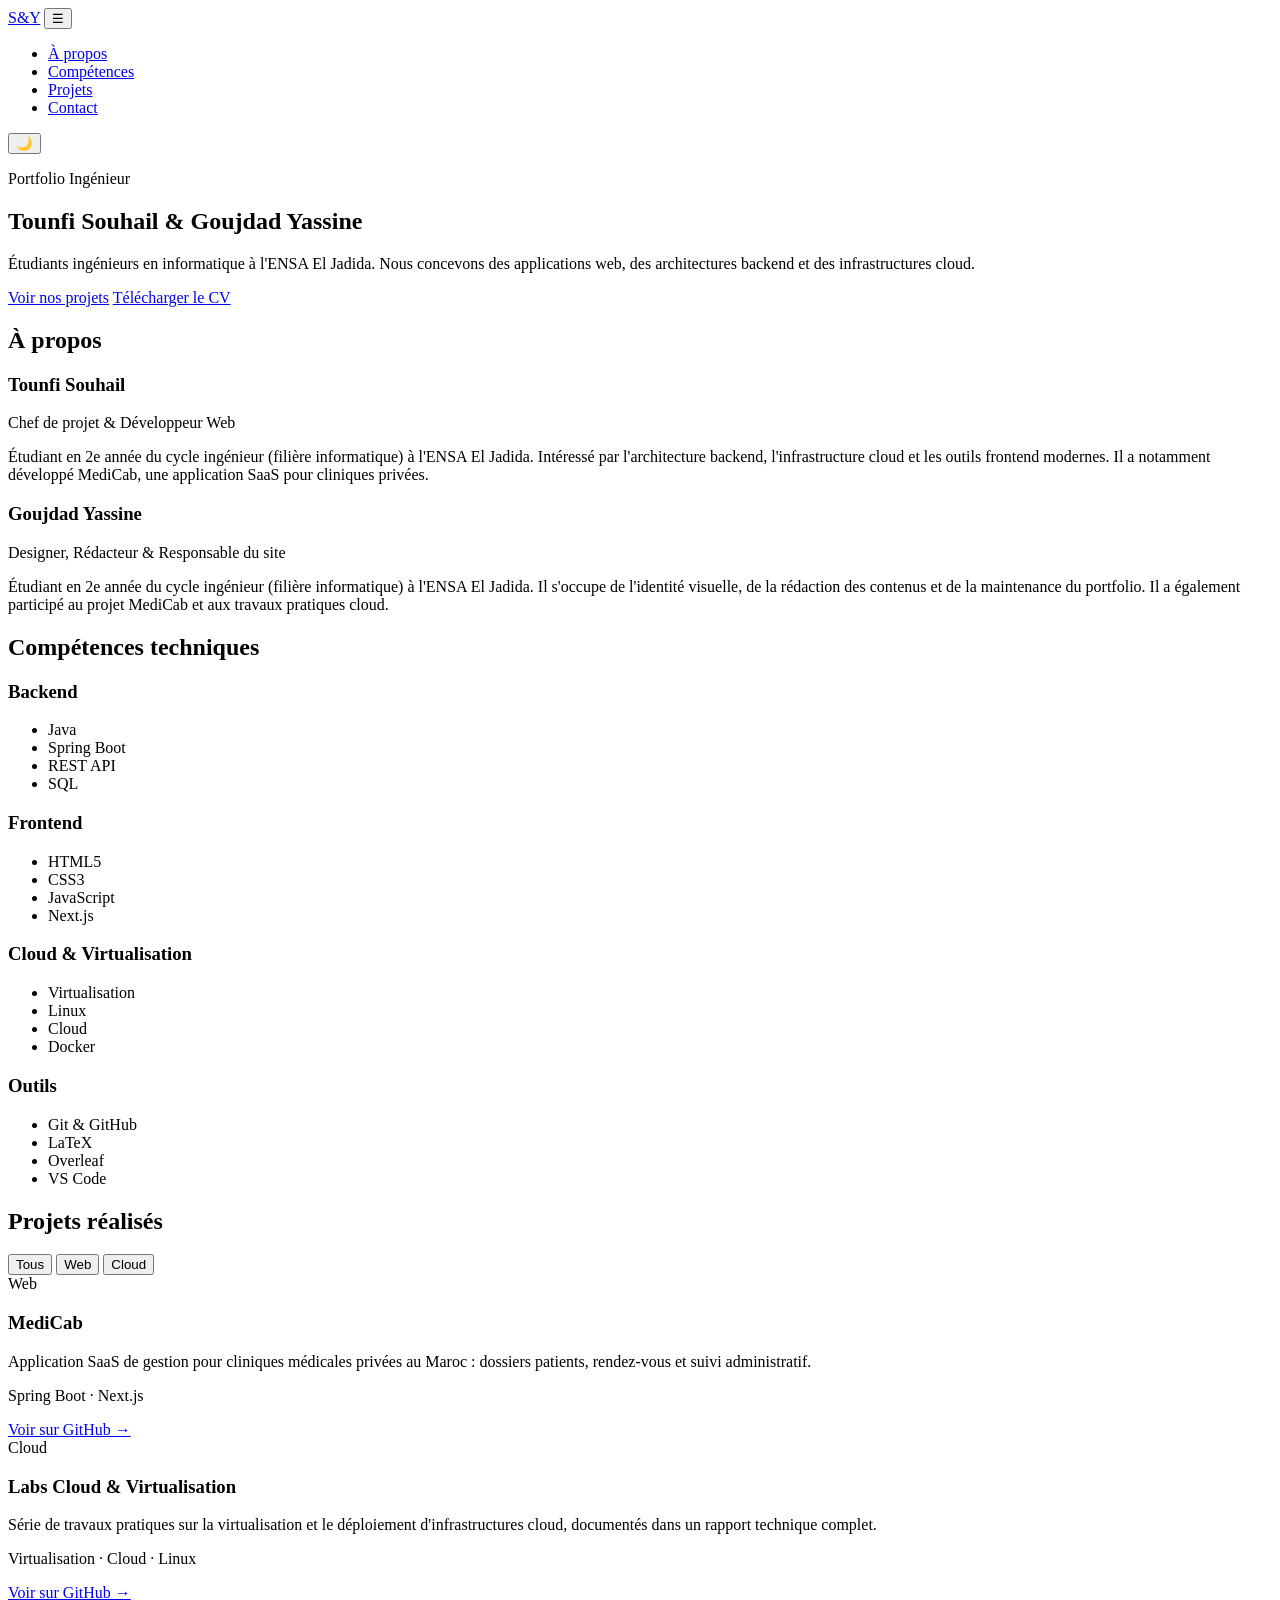
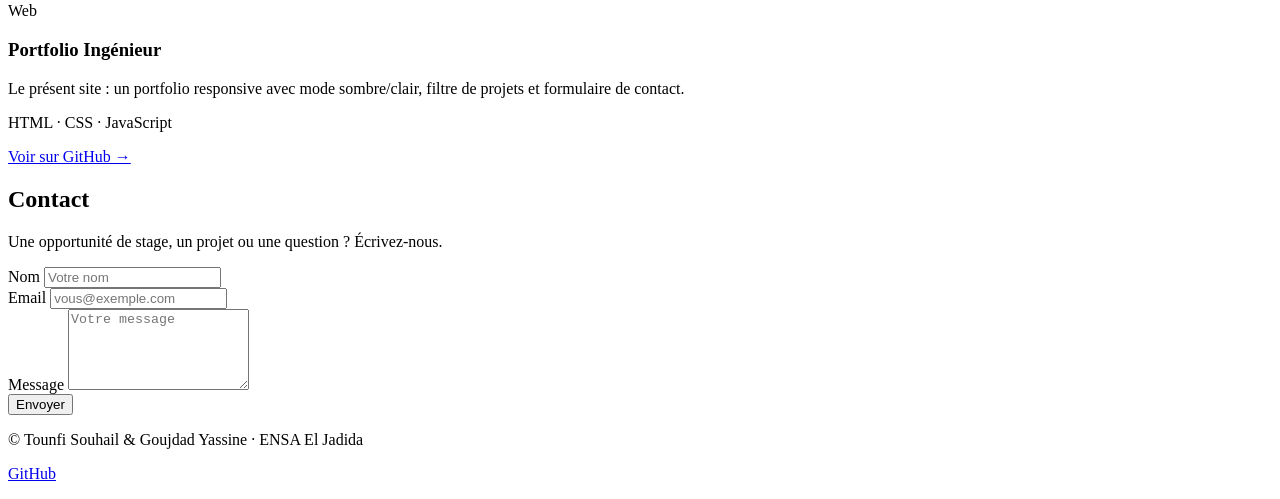
==== index.html @ 24cb0985 "feat: ajout structure HTML du festival" ====
<!DOCTYPE html>
<html lang="fr">
<head>
  <meta charset="UTF-8">
  <meta name="viewport" content="width=device-width, initial-scale=1.0">
  <meta name="description" content="Portfolio Ingénieur - Tounfi Souhail & Goujdad Yassine, étudiants ingénieurs à l'ENSA El Jadida.">
  <title>Portfolio Ingénieur - Tounfi Souhail & Goujdad Yassine</title>
  <link rel="stylesheet" href="style.css">
</head>
<body>

  <header class="site-header">
    <nav class="nav container" aria-label="Navigation principale">
      <a href="#accueil" class="logo">S<span>&amp;</span>Y</a>
      <button class="nav-toggle" id="navToggle" aria-label="Ouvrir le menu" aria-expanded="false">☰</button>
      <ul class="nav-links" id="navLinks">
        <li><a href="#apropos">À propos</a></li>
        <li><a href="#competences">Compétences</a></li>
        <li><a href="#projets">Projets</a></li>
        <li><a href="#contact">Contact</a></li>
      </ul>
      <button class="theme-toggle" id="themeToggle" aria-label="Changer de thème">🌙</button>
    </nav>
  </header>

  <main>
    <!-- Accueil -->
    <section id="accueil" class="hero">
      <div class="container hero-inner">
        <p class="eyebrow">Portfolio Ingénieur</p>
        <h1>Tounfi Souhail <span class="amp">&amp;</span> Goujdad Yassine</h1>
        <p class="lead">Étudiants ingénieurs en informatique à l'ENSA El Jadida. Nous concevons des applications web, des architectures backend et des infrastructures cloud.</p>
        <div class="hero-actions">
          <a href="#projets" class="btn btn-primary">Voir nos projets</a>
          <a href="cv.pdf" class="btn btn-outline" download>Télécharger le CV</a>
        </div>
      </div>
    </section>

    <!-- À propos -->
    <section id="apropos" class="section">
      <div class="container">
        <h2>À propos</h2>
        <div class="about-grid">
          <article class="card">
            <h3>Tounfi Souhail</h3>
            <p class="role">Chef de projet &amp; Développeur Web</p>
            <p>Étudiant en 2e année du cycle ingénieur (filière informatique) à l'ENSA El Jadida. Intéressé par l'architecture backend, l'infrastructure cloud et les outils frontend modernes. Il a notamment développé MediCab, une application SaaS pour cliniques privées.</p>
          </article>
          <article class="card">
            <h3>Goujdad Yassine</h3>
            <p class="role">Designer, Rédacteur &amp; Responsable du site</p>
            <p>Étudiant en 2e année du cycle ingénieur (filière informatique) à l'ENSA El Jadida. Il s'occupe de l'identité visuelle, de la rédaction des contenus et de la maintenance du portfolio. Il a également participé au projet MediCab et aux travaux pratiques cloud.</p>
          </article>
        </div>
      </div>
    </section>

    <!-- Compétences -->
    <section id="competences" class="section section-alt">
      <div class="container">
        <h2>Compétences techniques</h2>
        <div class="skills-grid">
          <div class="card">
            <h3>Backend</h3>
            <ul class="tags">
              <li>Java</li><li>Spring Boot</li><li>REST API</li><li>SQL</li>
            </ul>
          </div>
          <div class="card">
            <h3>Frontend</h3>
            <ul class="tags">
              <li>HTML5</li><li>CSS3</li><li>JavaScript</li><li>Next.js</li>
            </ul>
          </div>
          <div class="card">
            <h3>Cloud &amp; Virtualisation</h3>
            <ul class="tags">
              <li>Virtualisation</li><li>Linux</li><li>Cloud</li><li>Docker</li>
            </ul>
          </div>
          <div class="card">
            <h3>Outils</h3>
            <ul class="tags">
              <li>Git &amp; GitHub</li><li>LaTeX</li><li>Overleaf</li><li>VS Code</li>
            </ul>
          </div>
        </div>
      </div>
    </section>

    <!-- Projets -->
    <section id="projets" class="section">
      <div class="container">
        <h2>Projets réalisés</h2>

        <div class="filters" role="group" aria-label="Filtrer les projets par catégorie">
          <button class="filter-btn active" data-filter="all">Tous</button>
          <button class="filter-btn" data-filter="web">Web</button>
          <button class="filter-btn" data-filter="cloud">Cloud</button>
        </div>

        <div class="projects-grid" id="projectsGrid">
          <article class="card project" data-category="web">
            <span class="badge">Web</span>
            <h3>MediCab</h3>
            <p>Application SaaS de gestion pour cliniques médicales privées au Maroc : dossiers patients, rendez-vous et suivi administratif.</p>
            <p class="stack">Spring Boot · Next.js</p>
            <a href="https://github.com/VOTRE-COMPTE/medicab" target="_blank" rel="noopener" class="link">Voir sur GitHub →</a>
          </article>

          <article class="card project" data-category="cloud">
            <span class="badge">Cloud</span>
            <h3>Labs Cloud &amp; Virtualisation</h3>
            <p>Série de travaux pratiques sur la virtualisation et le déploiement d'infrastructures cloud, documentés dans un rapport technique complet.</p>
            <p class="stack">Virtualisation · Cloud · Linux</p>
            <a href="https://github.com/VOTRE-COMPTE/labs-cloud" target="_blank" rel="noopener" class="link">Voir sur GitHub →</a>
          </article>

          <article class="card project" data-category="web">
            <span class="badge">Web</span>
            <h3>Portfolio Ingénieur</h3>
            <p>Le présent site : un portfolio responsive avec mode sombre/clair, filtre de projets et formulaire de contact.</p>
            <p class="stack">HTML · CSS · JavaScript</p>
            <a href="https://github.com/VOTRE-COMPTE/portfolio" target="_blank" rel="noopener" class="link">Voir sur GitHub →</a>
          </article>
        </div>
      </div>
    </section>

    <!-- Contact -->
    <section id="contact" class="section section-alt">
      <div class="container contact-wrap">
        <h2>Contact</h2>
        <p class="lead-small">Une opportunité de stage, un projet ou une question ? Écrivez-nous.</p>

        <form id="contactForm" class="contact-form" novalidate>
          <div class="field">
            <label for="name">Nom</label>
            <input type="text" id="name" name="name" required placeholder="Votre nom">
            <small class="error" id="nameError"></small>
          </div>
          <div class="field">
            <label for="email">Email</label>
            <input type="email" id="email" name="email" required placeholder="vous@exemple.com">
            <small class="error" id="emailError"></small>
          </div>
          <div class="field">
            <label for="message">Message</label>
            <textarea id="message" name="message" rows="5" required placeholder="Votre message"></textarea>
            <small class="error" id="messageError"></small>
          </div>
          <button type="submit" class="btn btn-primary">Envoyer</button>
          <p class="form-status" id="formStatus" role="status" aria-live="polite"></p>
        </form>
      </div>
    </section>
  </main>

  <footer class="site-footer">
    <div class="container footer-inner">
      <p>© <span id="year"></span> Tounfi Souhail &amp; Goujdad Yassine · ENSA El Jadida</p>
      <p><a href="https://github.com/VOTRE-COMPTE" target="_blank" rel="noopener">GitHub</a></p>
    </div>
  </footer>

  <script src="script.js"></script>
</body>
</html>
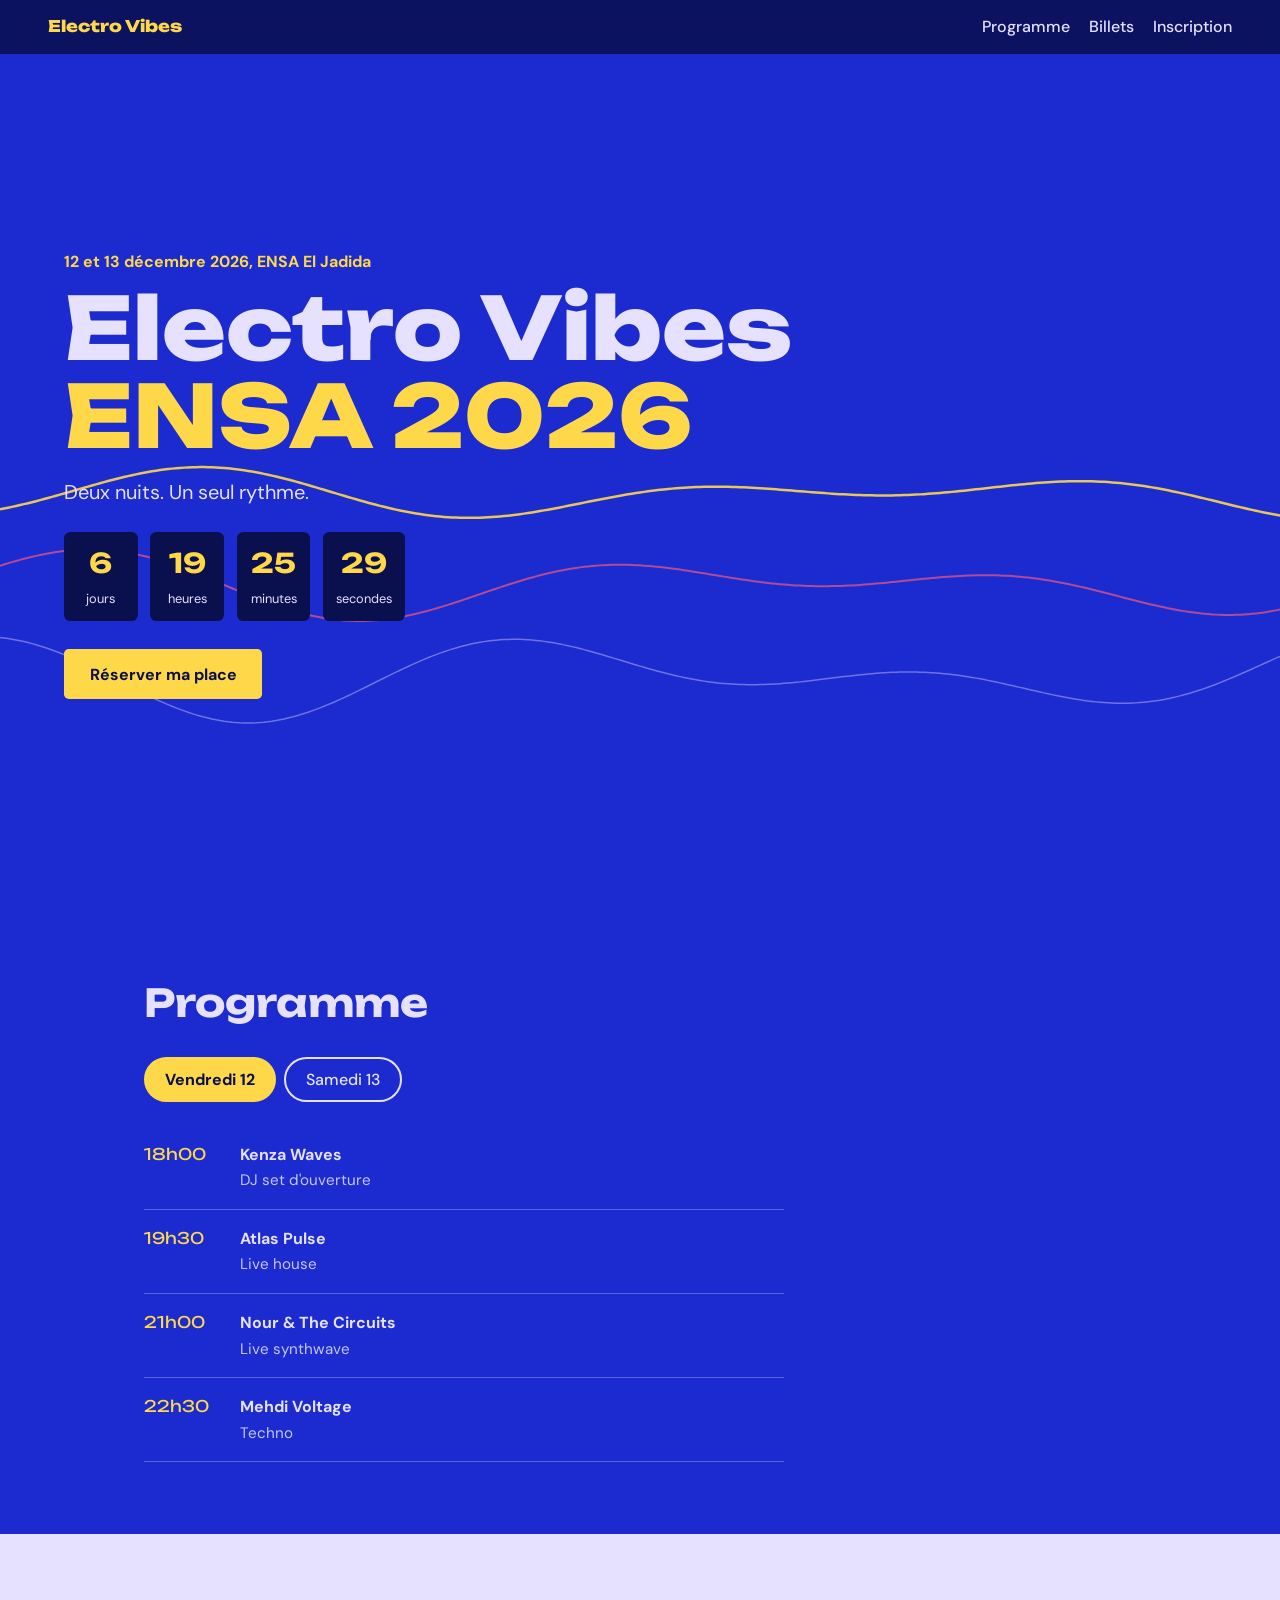
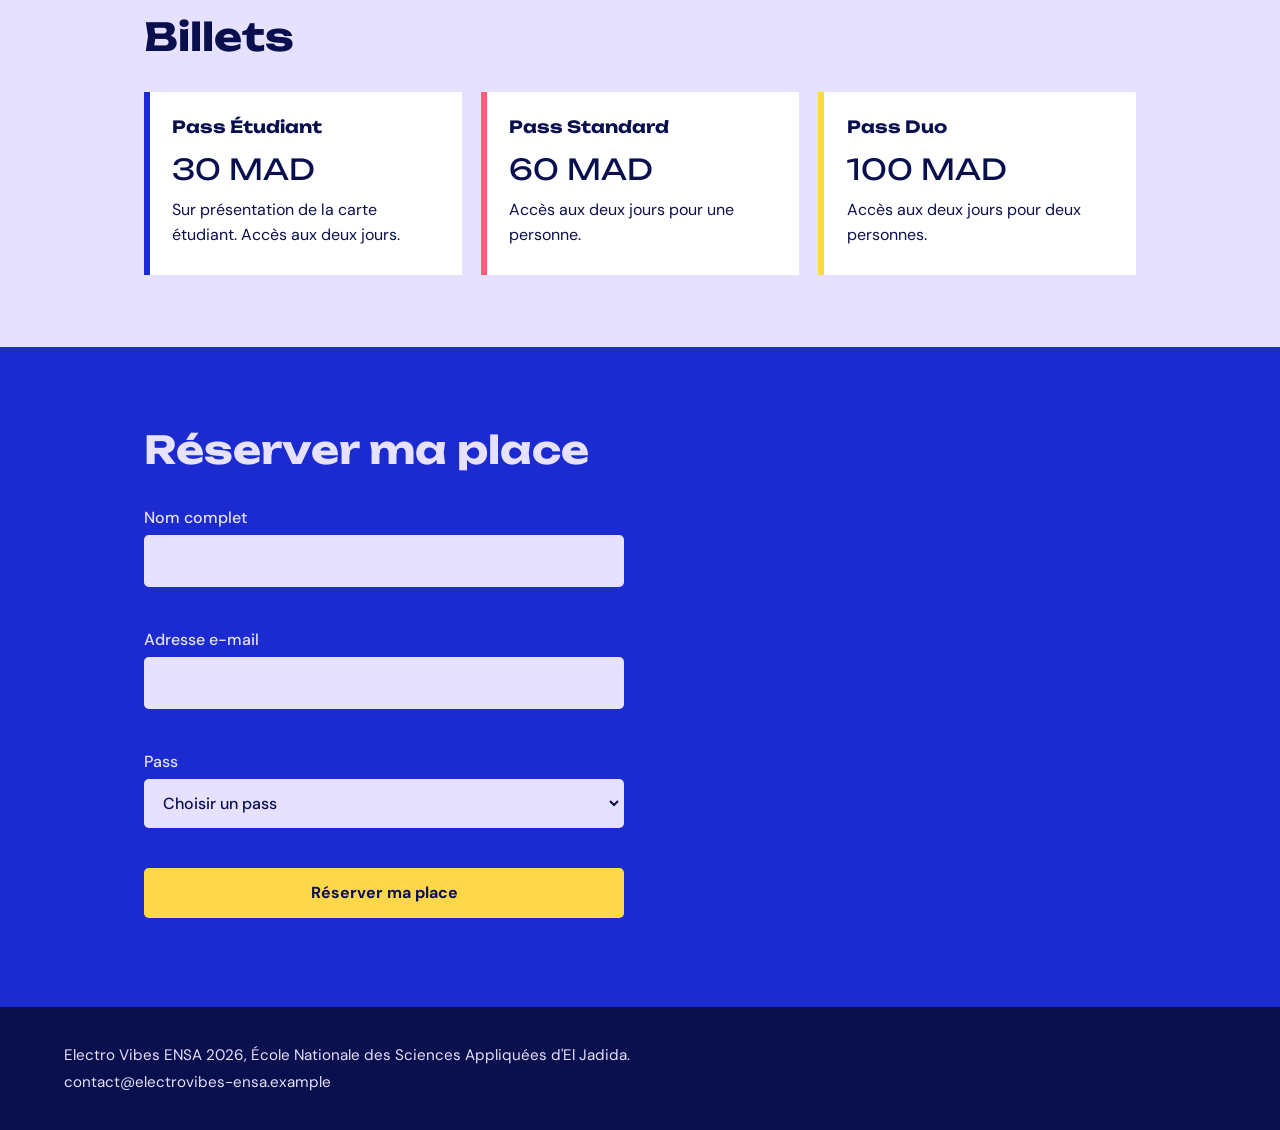
==== commit 8d4fbd56: "change proj fix" ====
--- a/index.html
+++ b/index.html
@@ -1,169 +1,89 @@
 <!DOCTYPE html>
 <html lang="fr">
 <head>
-  <meta charset="UTF-8">
-  <meta name="viewport" content="width=device-width, initial-scale=1.0">
-  <meta name="description" content="Portfolio Ingénieur - Tounfi Souhail & Goujdad Yassine, étudiants ingénieurs à l'ENSA El Jadida.">
-  <title>Portfolio Ingénieur - Tounfi Souhail & Goujdad Yassine</title>
-  <link rel="stylesheet" href="style.css">
+<meta charset="UTF-8">
+<meta name="viewport" content="width=device-width, initial-scale=1">
+<title>Electro Vibes ENSA 2026</title>
+<meta name="description" content="Festival de musique électronique à l'ENSA El Jadida, 12 et 13 décembre 2026.">
+<link rel="preconnect" href="https://fonts.googleapis.com">
+<link href="https://fonts.googleapis.com/css2?family=DM+Sans:wght@400;500;700&family=Unbounded:wght@600;800&display=swap" rel="stylesheet">
+<link rel="stylesheet" href="style.css">
 </head>
 <body>
+<header class="top">
+  <a class="logo" href="#accueil">Electro Vibes</a>
+  <nav aria-label="Navigation principale">
+    <a href="#programme">Programme</a>
+    <a href="#billets">Billets</a>
+    <a href="#inscription">Inscription</a>
+  </nav>
+</header>
 
-  <header class="site-header">
-    <nav class="nav container" aria-label="Navigation principale">
-      <a href="#accueil" class="logo">S<span>&amp;</span>Y</a>
-      <button class="nav-toggle" id="navToggle" aria-label="Ouvrir le menu" aria-expanded="false">☰</button>
-      <ul class="nav-links" id="navLinks">
-        <li><a href="#apropos">À propos</a></li>
-        <li><a href="#competences">Compétences</a></li>
-        <li><a href="#projets">Projets</a></li>
-        <li><a href="#contact">Contact</a></li>
-      </ul>
-      <button class="theme-toggle" id="themeToggle" aria-label="Changer de thème">🌙</button>
-    </nav>
-  </header>
+<main>
+<section class="hero" id="accueil">
+  <canvas id="wave" aria-hidden="true"></canvas>
+  <div class="hero-text">
+    <p class="when">12 et 13 décembre 2026, ENSA El Jadida</p>
+    <h1>Electro Vibes <span>ENSA 2026</span></h1>
+    <p class="tag">Deux nuits. Un seul rythme.</p>
+    <div class="countdown" id="countdown" role="timer" aria-live="off">
+      <div><b id="d">--</b><small>jours</small></div>
+      <div><b id="h">--</b><small>heures</small></div>
+      <div><b id="m">--</b><small>minutes</small></div>
+      <div><b id="s">--</b><small>secondes</small></div>
+    </div>
+    <a class="btn" href="#inscription">Réserver ma place</a>
+  </div>
+</section>
 
-  <main>
-    <!-- Accueil -->
-    <section id="accueil" class="hero">
-      <div class="container hero-inner">
-        <p class="eyebrow">Portfolio Ingénieur</p>
-        <h1>Tounfi Souhail <span class="amp">&amp;</span> Goujdad Yassine</h1>
-        <p class="lead">Étudiants ingénieurs en informatique à l'ENSA El Jadida. Nous concevons des applications web, des architectures backend et des infrastructures cloud.</p>
-        <div class="hero-actions">
-          <a href="#projets" class="btn btn-primary">Voir nos projets</a>
-          <a href="cv.pdf" class="btn btn-outline" download>Télécharger le CV</a>
-        </div>
-      </div>
-    </section>
+<section id="programme" class="block">
+  <h2>Programme</h2>
+  <div class="tabs" role="tablist" aria-label="Choisir un jour">
+    <button role="tab" aria-selected="true" data-day="ven">Vendredi 12</button>
+    <button role="tab" aria-selected="false" data-day="sam">Samedi 13</button>
+  </div>
+  <ol class="lineup" id="lineup"></ol>
+</section>
 
-    <!-- À propos -->
-    <section id="apropos" class="section">
-      <div class="container">
-        <h2>À propos</h2>
-        <div class="about-grid">
-          <article class="card">
-            <h3>Tounfi Souhail</h3>
-            <p class="role">Chef de projet &amp; Développeur Web</p>
-            <p>Étudiant en 2e année du cycle ingénieur (filière informatique) à l'ENSA El Jadida. Intéressé par l'architecture backend, l'infrastructure cloud et les outils frontend modernes. Il a notamment développé MediCab, une application SaaS pour cliniques privées.</p>
-          </article>
-          <article class="card">
-            <h3>Goujdad Yassine</h3>
-            <p class="role">Designer, Rédacteur &amp; Responsable du site</p>
-            <p>Étudiant en 2e année du cycle ingénieur (filière informatique) à l'ENSA El Jadida. Il s'occupe de l'identité visuelle, de la rédaction des contenus et de la maintenance du portfolio. Il a également participé au projet MediCab et aux travaux pratiques cloud.</p>
-          </article>
-        </div>
-      </div>
-    </section>
+<section id="billets" class="block light">
+  <h2>Billets</h2>
+  <div class="passes">
+    <article><h3>Pass Étudiant</h3><p class="price">30 MAD</p><p>Sur présentation de la carte étudiant. Accès aux deux jours.</p></article>
+    <article><h3>Pass Standard</h3><p class="price">60 MAD</p><p>Accès aux deux jours pour une personne.</p></article>
+    <article><h3>Pass Duo</h3><p class="price">100 MAD</p><p>Accès aux deux jours pour deux personnes.</p></article>
+  </div>
+</section>
 
-    <!-- Compétences -->
-    <section id="competences" class="section section-alt">
-      <div class="container">
-        <h2>Compétences techniques</h2>
-        <div class="skills-grid">
-          <div class="card">
-            <h3>Backend</h3>
-            <ul class="tags">
-              <li>Java</li><li>Spring Boot</li><li>REST API</li><li>SQL</li>
-            </ul>
-          </div>
-          <div class="card">
-            <h3>Frontend</h3>
-            <ul class="tags">
-              <li>HTML5</li><li>CSS3</li><li>JavaScript</li><li>Next.js</li>
-            </ul>
-          </div>
-          <div class="card">
-            <h3>Cloud &amp; Virtualisation</h3>
-            <ul class="tags">
-              <li>Virtualisation</li><li>Linux</li><li>Cloud</li><li>Docker</li>
-            </ul>
-          </div>
-          <div class="card">
-            <h3>Outils</h3>
-            <ul class="tags">
-              <li>Git &amp; GitHub</li><li>LaTeX</li><li>Overleaf</li><li>VS Code</li>
-            </ul>
-          </div>
-        </div>
-      </div>
-    </section>
+<section id="inscription" class="block">
+  <h2>Réserver ma place</h2>
+  <form id="form" novalidate>
+    <label>Nom complet
+      <input type="text" name="nom" autocomplete="name" required>
+      <span class="err" data-for="nom"></span>
+    </label>
+    <label>Adresse e-mail
+      <input type="email" name="email" autocomplete="email" required>
+      <span class="err" data-for="email"></span>
+    </label>
+    <label>Pass
+      <select name="pass" required>
+        <option value="">Choisir un pass</option>
+        <option>Pass Étudiant, 30 MAD</option>
+        <option>Pass Standard, 60 MAD</option>
+        <option>Pass Duo, 100 MAD</option>
+      </select>
+      <span class="err" data-for="pass"></span>
+    </label>
+    <button class="btn" type="submit">Réserver ma place</button>
+    <p id="result" role="status" aria-live="polite"></p>
+  </form>
+</section>
+</main>
 
-    <!-- Projets -->
-    <section id="projets" class="section">
-      <div class="container">
-        <h2>Projets réalisés</h2>
-
-        <div class="filters" role="group" aria-label="Filtrer les projets par catégorie">
-          <button class="filter-btn active" data-filter="all">Tous</button>
-          <button class="filter-btn" data-filter="web">Web</button>
-          <button class="filter-btn" data-filter="cloud">Cloud</button>
-        </div>
-
-        <div class="projects-grid" id="projectsGrid">
-          <article class="card project" data-category="web">
-            <span class="badge">Web</span>
-            <h3>MediCab</h3>
-            <p>Application SaaS de gestion pour cliniques médicales privées au Maroc : dossiers patients, rendez-vous et suivi administratif.</p>
-            <p class="stack">Spring Boot · Next.js</p>
-            <a href="https://github.com/VOTRE-COMPTE/medicab" target="_blank" rel="noopener" class="link">Voir sur GitHub →</a>
-          </article>
-
-          <article class="card project" data-category="cloud">
-            <span class="badge">Cloud</span>
-            <h3>Labs Cloud &amp; Virtualisation</h3>
-            <p>Série de travaux pratiques sur la virtualisation et le déploiement d'infrastructures cloud, documentés dans un rapport technique complet.</p>
-            <p class="stack">Virtualisation · Cloud · Linux</p>
-            <a href="https://github.com/VOTRE-COMPTE/labs-cloud" target="_blank" rel="noopener" class="link">Voir sur GitHub →</a>
-          </article>
-
-          <article class="card project" data-category="web">
-            <span class="badge">Web</span>
-            <h3>Portfolio Ingénieur</h3>
-            <p>Le présent site : un portfolio responsive avec mode sombre/clair, filtre de projets et formulaire de contact.</p>
-            <p class="stack">HTML · CSS · JavaScript</p>
-            <a href="https://github.com/VOTRE-COMPTE/portfolio" target="_blank" rel="noopener" class="link">Voir sur GitHub →</a>
-          </article>
-        </div>
-      </div>
-    </section>
-
-    <!-- Contact -->
-    <section id="contact" class="section section-alt">
-      <div class="container contact-wrap">
-        <h2>Contact</h2>
-        <p class="lead-small">Une opportunité de stage, un projet ou une question ? Écrivez-nous.</p>
-
-        <form id="contactForm" class="contact-form" novalidate>
-          <div class="field">
-            <label for="name">Nom</label>
-            <input type="text" id="name" name="name" required placeholder="Votre nom">
-            <small class="error" id="nameError"></small>
-          </div>
-          <div class="field">
-            <label for="email">Email</label>
-            <input type="email" id="email" name="email" required placeholder="vous@exemple.com">
-            <small class="error" id="emailError"></small>
-          </div>
-          <div class="field">
-            <label for="message">Message</label>
-            <textarea id="message" name="message" rows="5" required placeholder="Votre message"></textarea>
-            <small class="error" id="messageError"></small>
-          </div>
-          <button type="submit" class="btn btn-primary">Envoyer</button>
-          <p class="form-status" id="formStatus" role="status" aria-live="polite"></p>
-        </form>
-      </div>
-    </section>
-  </main>
-
-  <footer class="site-footer">
-    <div class="container footer-inner">
-      <p>© <span id="year"></span> Tounfi Souhail &amp; Goujdad Yassine · ENSA El Jadida</p>
-      <p><a href="https://github.com/VOTRE-COMPTE" target="_blank" rel="noopener">GitHub</a></p>
-    </div>
-  </footer>
-
-  <script src="script.js"></script>
+<footer>
+  <p>Electro Vibes ENSA 2026, École Nationale des Sciences Appliquées d'El Jadida.</p>
+  <p>contact@electrovibes-ensa.example</p>
+</footer>
+<script src="script.js"></script>
 </body>
 </html>
--- a/style.css
+++ b/style.css
@@ -0,0 +1,72 @@
+:root{
+  --cobalt:#1B2BCF; --nuit:#0A0F4D; --lilas:#E6E1FF;
+  --soleil:#FFD84A; --corail:#FF5C7A;
+  --titre:"Unbounded","Arial Black",system-ui,sans-serif;
+  --texte:"DM Sans",system-ui,-apple-system,"Segoe UI",sans-serif;
+}
+*{box-sizing:border-box}
+html{scroll-behavior:smooth}
+body{margin:0;font-family:var(--texte);line-height:1.6;background:var(--cobalt);color:var(--lilas)}
+a{color:inherit}
+:focus-visible{outline:3px solid var(--soleil);outline-offset:3px}
+
+.top{position:fixed;inset:0 0 auto 0;z-index:5;display:flex;justify-content:space-between;align-items:center;
+  padding:.9rem clamp(1rem,4vw,3rem);background:rgba(10,15,77,.85);backdrop-filter:blur(8px)}
+.logo{font-family:var(--titre);font-weight:800;text-decoration:none;color:var(--soleil)}
+.top nav{display:flex;gap:1.2rem}
+.top nav a{text-decoration:none;font-weight:500}
+.top nav a:hover{color:var(--soleil)}
+
+.hero{position:relative;min-height:100svh;display:grid;align-items:center;overflow:hidden;
+  padding:6rem clamp(1rem,5vw,4rem) 3rem}
+#wave{position:absolute;inset:0;width:100%;height:100%}
+.hero-text{position:relative;max-width:46rem}
+.when{margin:0 0 .6rem;font-weight:700;color:var(--soleil)}
+h1{font-family:var(--titre);font-weight:800;font-size:clamp(2.2rem,8vw,5.4rem);line-height:1.02;margin:0}
+h1 span{display:block;color:var(--soleil)}
+.tag{font-size:1.25rem;margin:1rem 0 1.5rem}
+.countdown{display:flex;gap:.8rem;margin-bottom:1.8rem}
+.countdown div{min-width:4.6rem;padding:.6rem .8rem;background:var(--nuit);border-radius:.4rem;text-align:center}
+.countdown b{display:block;font-family:var(--titre);font-size:1.7rem;color:var(--soleil)}
+.countdown small{font-size:.8rem}
+.btn{display:inline-block;border:0;cursor:pointer;font:700 1rem var(--texte);text-decoration:none;
+  background:var(--soleil);color:var(--nuit);padding:.9rem 1.6rem;border-radius:.3rem;transition:background .2s}
+.btn:hover{background:var(--corail);color:#fff}
+
+.block{padding:4.5rem clamp(1rem,5vw,4rem);max-width:70rem;margin:auto}
+.light{max-width:none;background:var(--lilas);color:var(--nuit)}
+.light>*{max-width:62rem;margin-inline:auto}
+h2{font-family:var(--titre);font-size:clamp(1.6rem,4vw,2.4rem);margin:0 0 1.5rem}
+h3{font-family:var(--titre);font-size:1.05rem;margin:0}
+
+.tabs{display:flex;gap:.5rem;margin-bottom:1.5rem}
+.tabs button{font:500 1rem var(--texte);padding:.6rem 1.2rem;border:2px solid var(--lilas);background:none;color:var(--lilas);border-radius:2rem;cursor:pointer}
+.tabs button[aria-selected="true"]{background:var(--soleil);border-color:var(--soleil);color:var(--nuit);font-weight:700}
+.lineup{list-style:none;margin:0;padding:0;max-width:40rem}
+.lineup li{display:grid;grid-template-columns:5rem 1fr;gap:1rem;padding:1rem 0;border-bottom:1px solid rgba(230,225,255,.3)}
+.lineup time{font-family:var(--titre);color:var(--soleil)}
+.lineup strong{display:block}
+.lineup span{font-size:.95rem;opacity:.85}
+
+.passes{display:grid;grid-template-columns:repeat(auto-fit,minmax(15rem,1fr));gap:1.2rem}
+.passes article{background:#fff;border-left:6px solid var(--cobalt);padding:1.4rem}
+.passes article:nth-child(2){border-color:var(--corail)}
+.passes article:nth-child(3){border-color:var(--soleil)}
+.price{font-family:var(--titre);font-size:1.8rem;margin:.4rem 0}
+.passes p{margin:.3rem 0}
+
+form{display:grid;gap:1.1rem;max-width:30rem}
+label{display:grid;gap:.3rem;font-weight:500}
+input,select{font:inherit;padding:.7rem .8rem;border:2px solid transparent;border-radius:.3rem;background:var(--lilas);color:var(--nuit)}
+input[aria-invalid="true"],select[aria-invalid="true"]{border-color:var(--corail)}
+.err{color:var(--soleil);font-size:.9rem;min-height:1.2em}
+#result{font-weight:700;color:var(--soleil);margin:0}
+footer{padding:2rem clamp(1rem,5vw,4rem);background:var(--nuit);font-size:.95rem}
+footer p{margin:.2rem 0}
+
+@media (max-width:600px){
+  .top nav{gap:.8rem;font-size:.9rem}
+  .countdown{gap:.4rem}.countdown div{min-width:0;flex:1;padding:.5rem}
+  .lineup li{grid-template-columns:4rem 1fr}
+}
+@media (prefers-reduced-motion:reduce){html{scroll-behavior:auto}.btn{transition:none}}
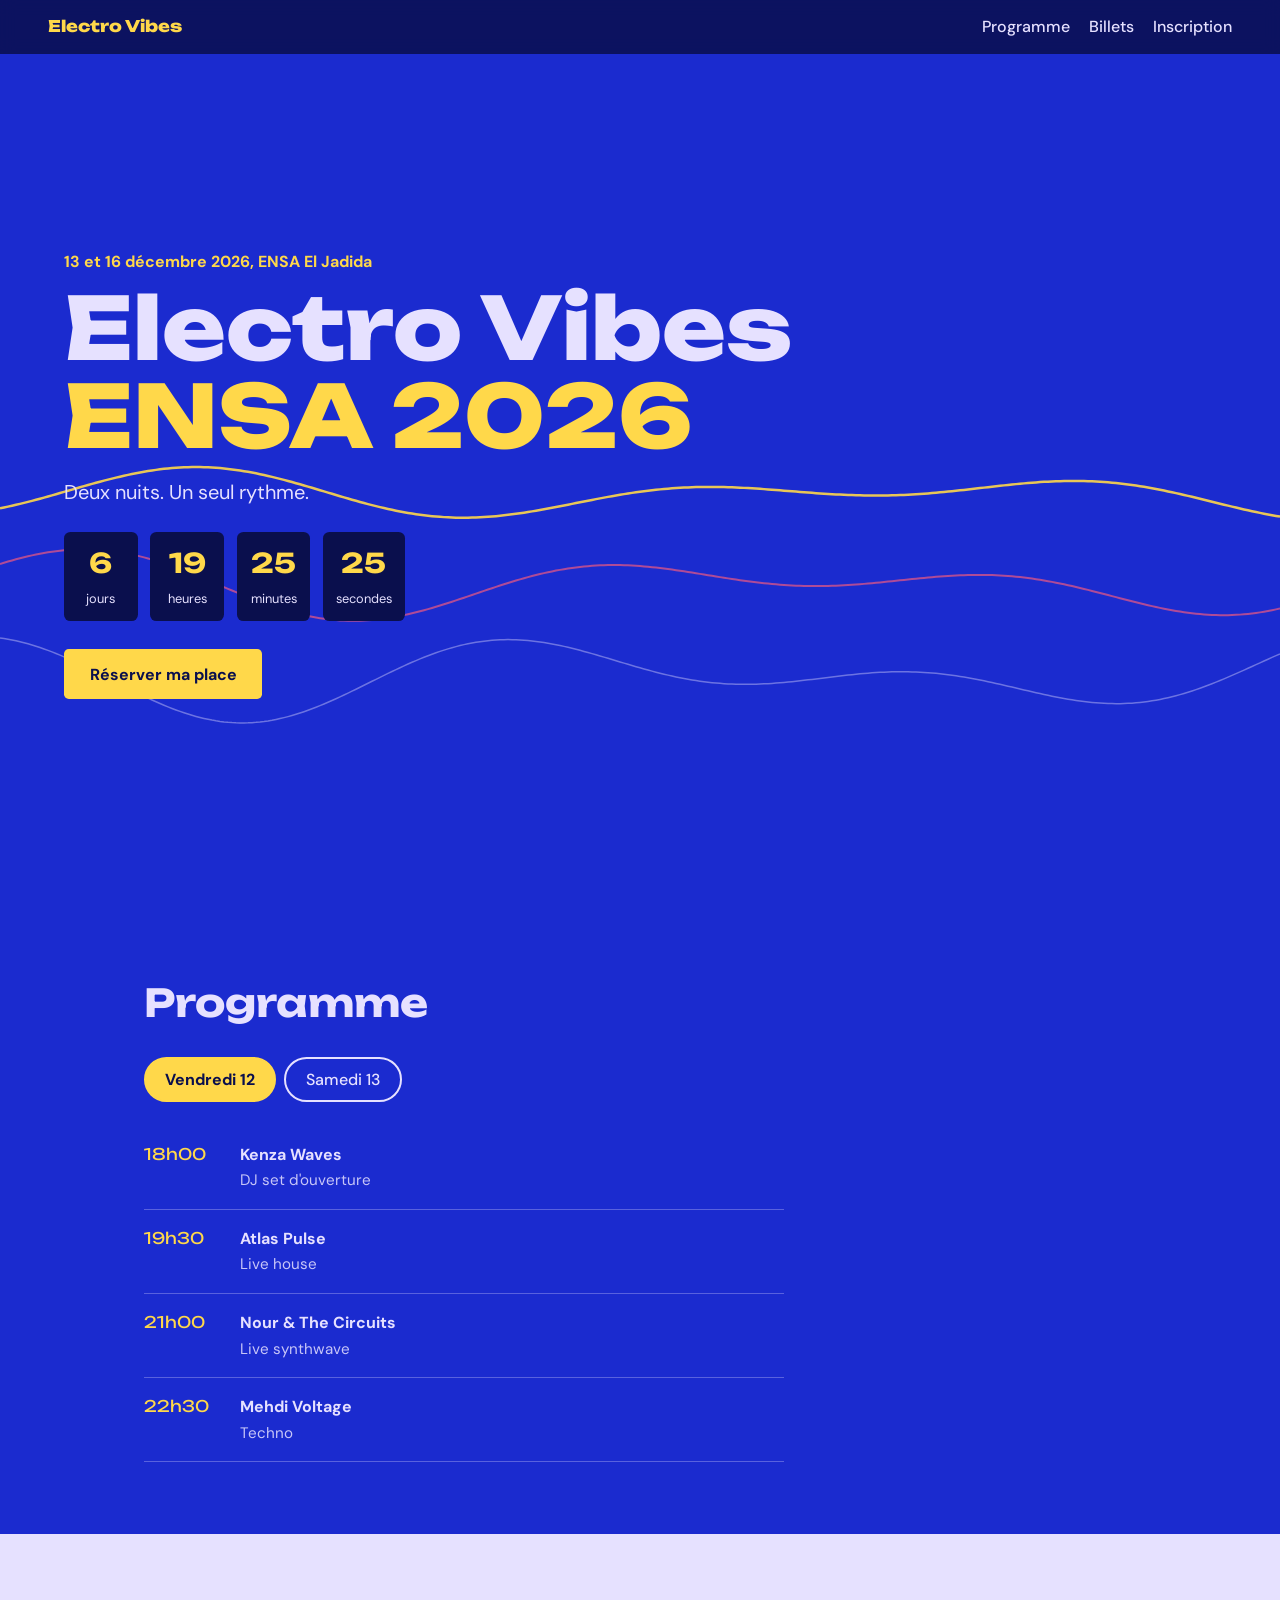
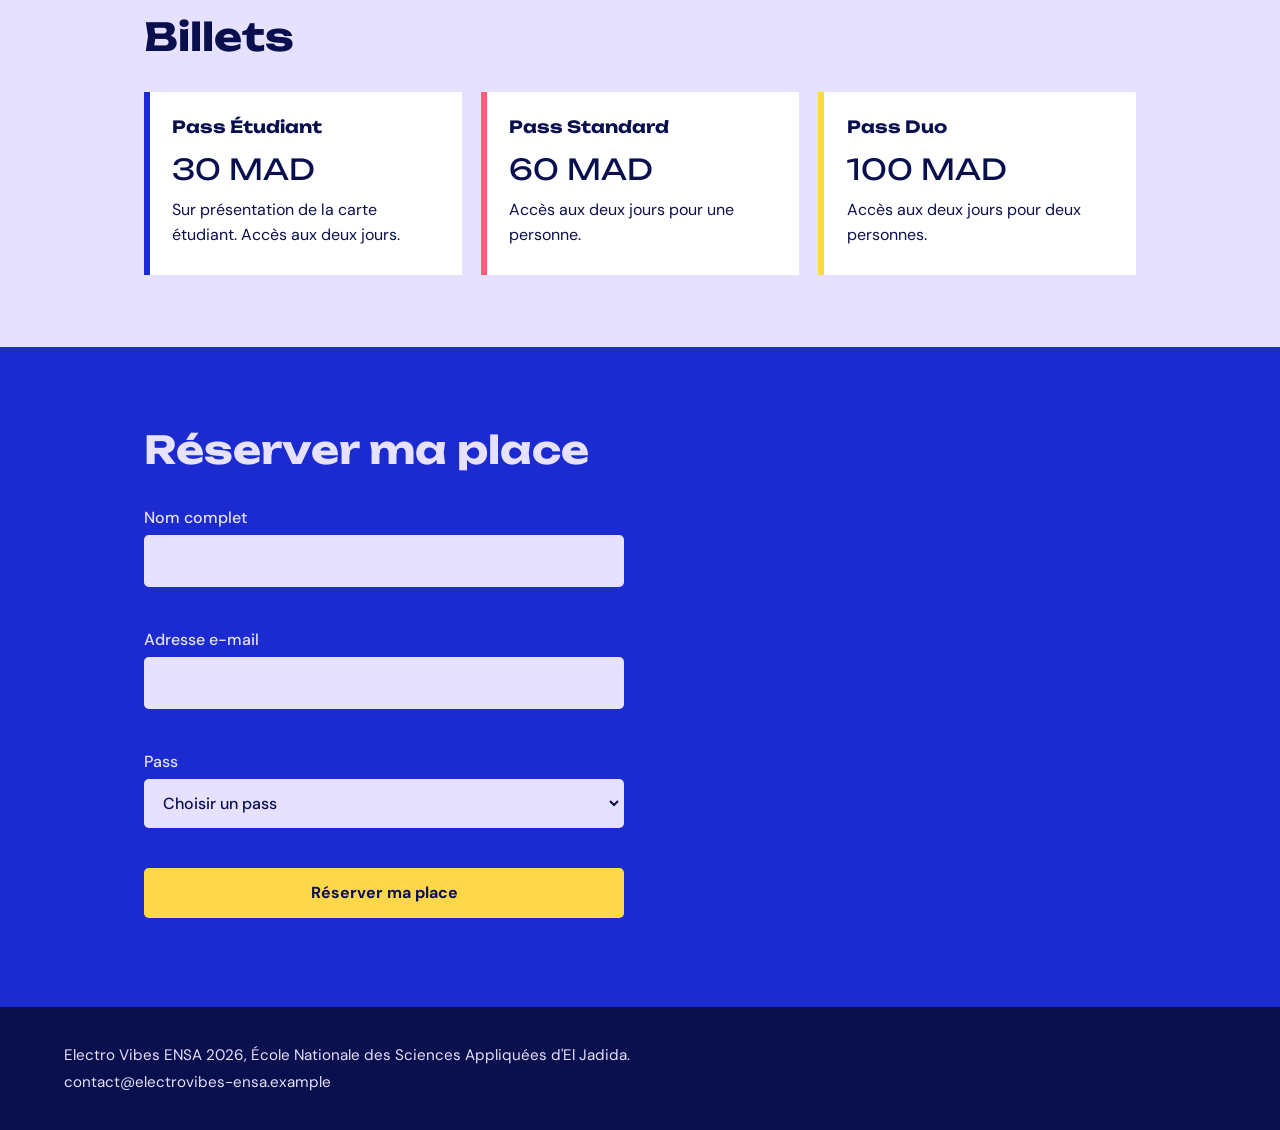
==== commit a5c22783: "change date 13-16" ====
--- a/index.html
+++ b/index.html
@@ -23,7 +23,7 @@
 <section class="hero" id="accueil">
   <canvas id="wave" aria-hidden="true"></canvas>
   <div class="hero-text">
-    <p class="when">12 et 13 décembre 2026, ENSA El Jadida</p>
+    <p class="when">13 et 16 décembre 2026, ENSA El Jadida</p>
     <h1>Electro Vibes <span>ENSA 2026</span></h1>
     <p class="tag">Deux nuits. Un seul rythme.</p>
     <div class="countdown" id="countdown" role="timer" aria-live="off">
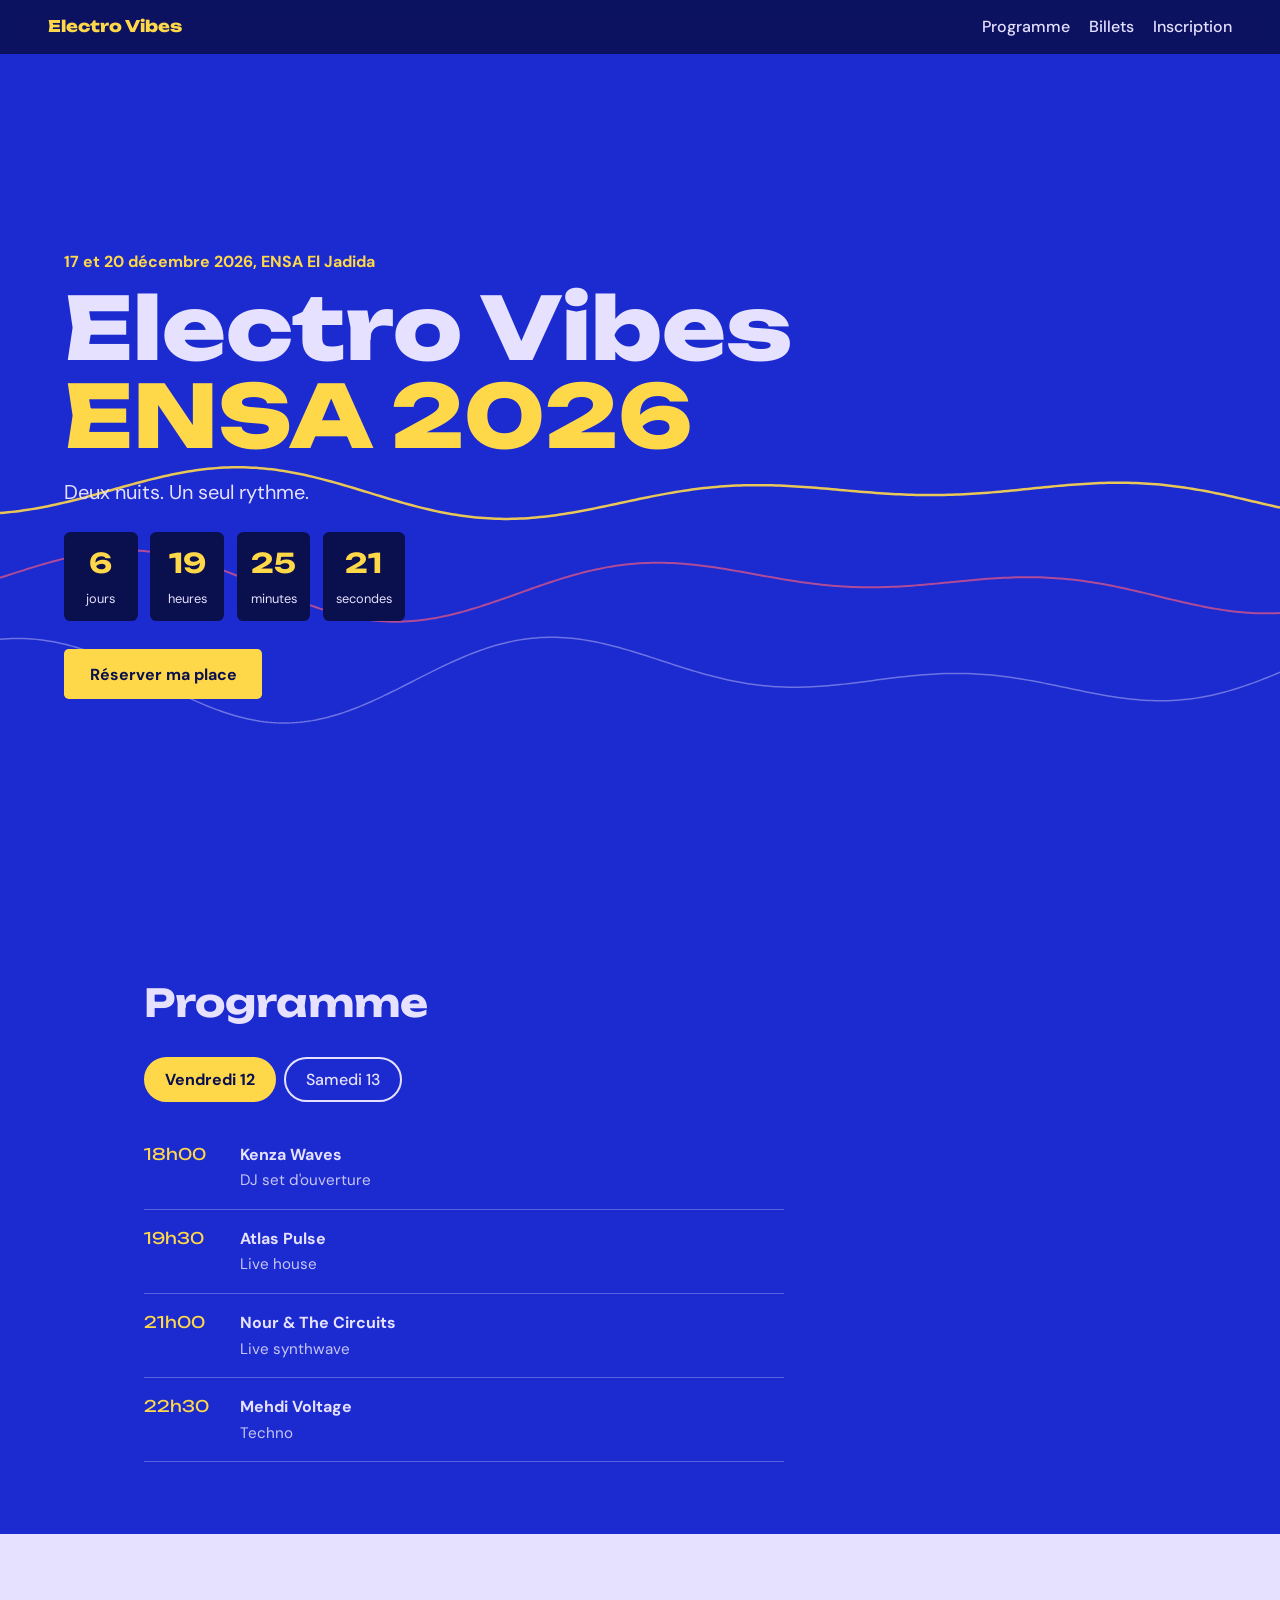
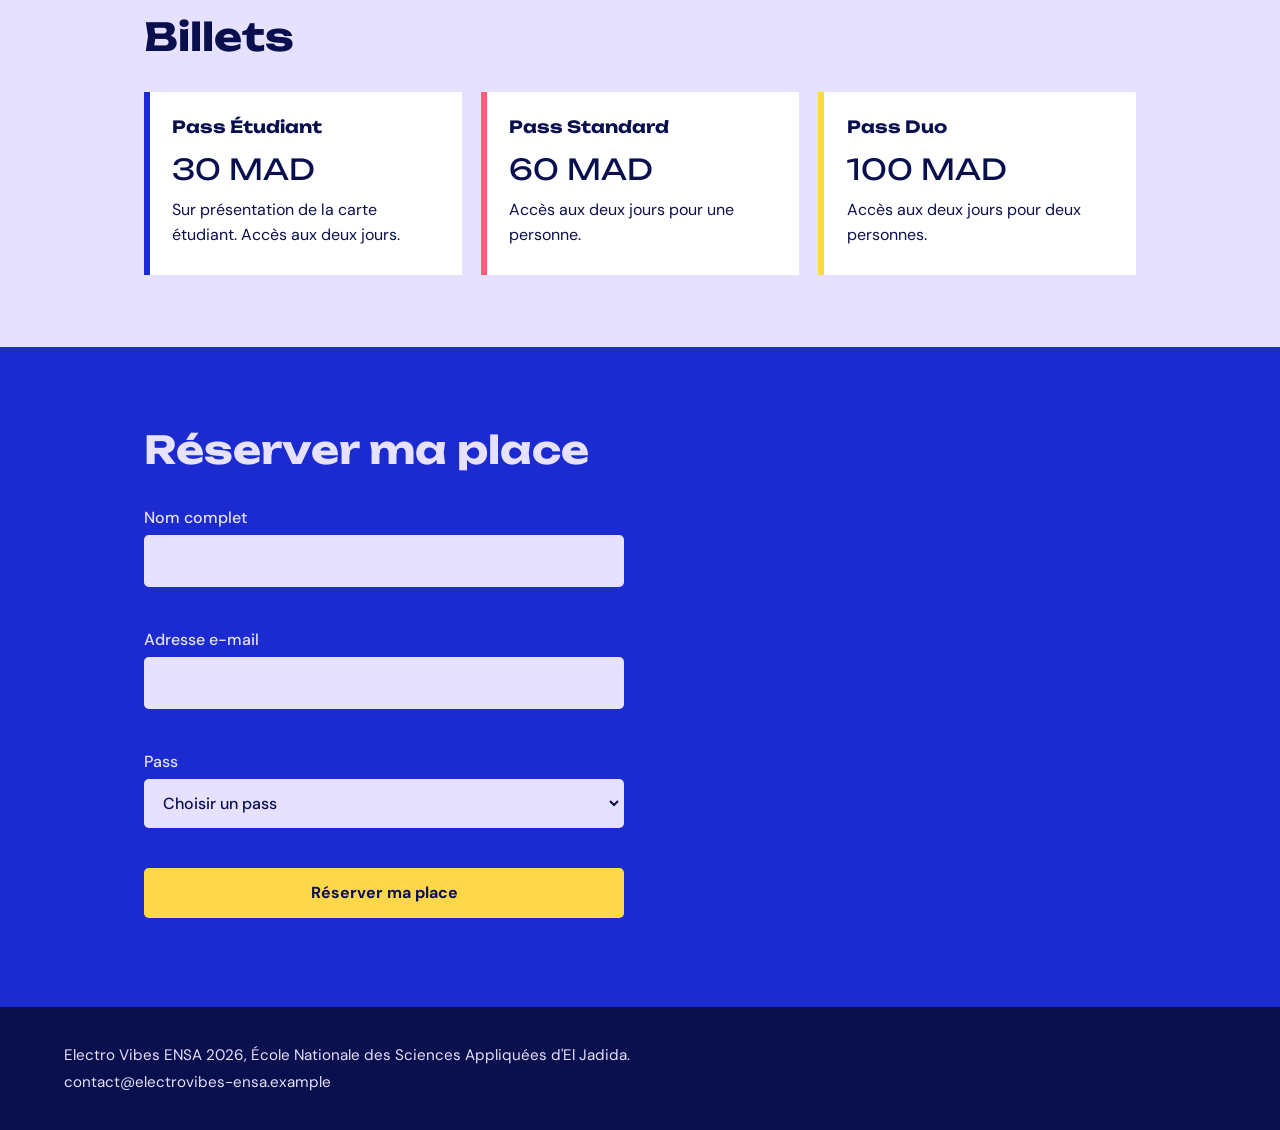
==== commit 38d095da: "change date 17-20" ====
--- a/index.html
+++ b/index.html
@@ -23,7 +23,7 @@
 <section class="hero" id="accueil">
   <canvas id="wave" aria-hidden="true"></canvas>
   <div class="hero-text">
-    <p class="when">13 et 16 décembre 2026, ENSA El Jadida</p>
+    <p class="when">17 et 20 décembre 2026, ENSA El Jadida</p>
     <h1>Electro Vibes <span>ENSA 2026</span></h1>
     <p class="tag">Deux nuits. Un seul rythme.</p>
     <div class="countdown" id="countdown" role="timer" aria-live="off">
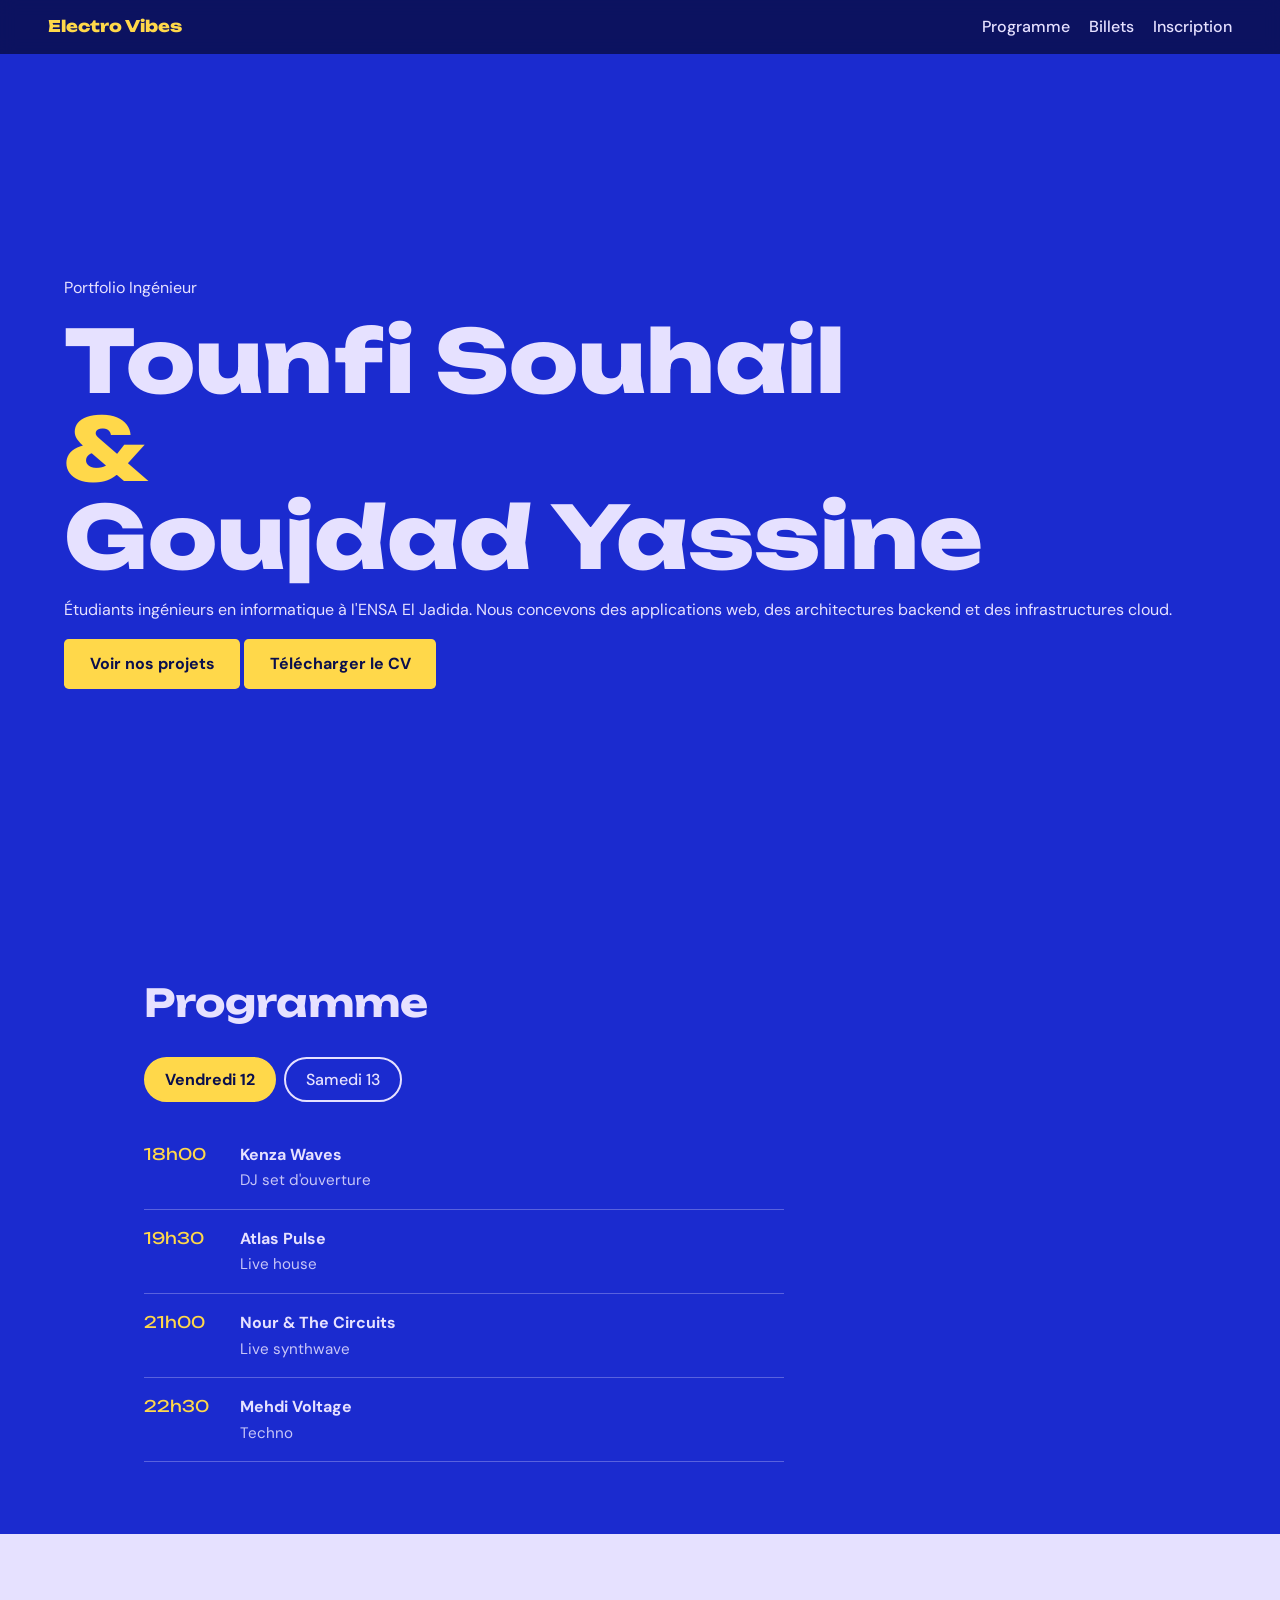
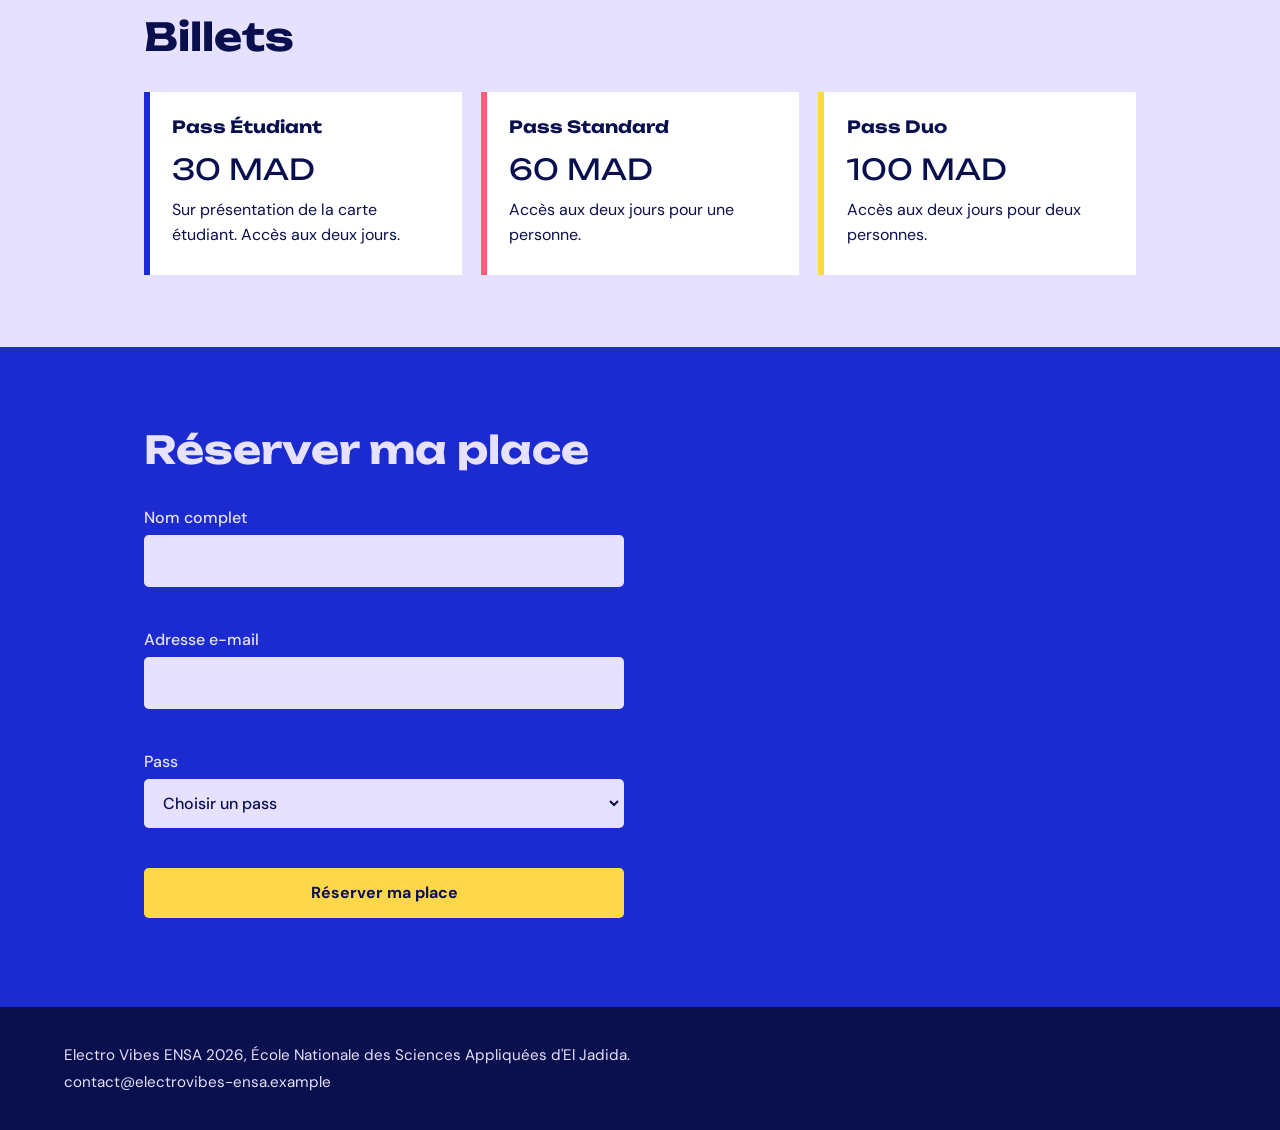
==== commit c53411b1: "Merge branch 'feature/programme'" ====
--- a/index.html
+++ b/index.html
@@ -19,22 +19,19 @@
   </nav>
 </header>
 
-<main>
-<section class="hero" id="accueil">
-  <canvas id="wave" aria-hidden="true"></canvas>
-  <div class="hero-text">
-    <p class="when">17 et 20 décembre 2026, ENSA El Jadida</p>
-    <h1>Electro Vibes <span>ENSA 2026</span></h1>
-    <p class="tag">Deux nuits. Un seul rythme.</p>
-    <div class="countdown" id="countdown" role="timer" aria-live="off">
-      <div><b id="d">--</b><small>jours</small></div>
-      <div><b id="h">--</b><small>heures</small></div>
-      <div><b id="m">--</b><small>minutes</small></div>
-      <div><b id="s">--</b><small>secondes</small></div>
-    </div>
-    <a class="btn" href="#inscription">Réserver ma place</a>
-  </div>
-</section>
+  <main>
+    <!-- Accueil -->
+    <section id="accueil" class="hero">
+      <div class="container hero-inner">
+        <p class="eyebrow">Portfolio Ingénieur</p>
+        <h1>Tounfi Souhail <span class="amp">&amp;</span> Goujdad Yassine</h1>
+        <p class="lead">Étudiants ingénieurs en informatique à l'ENSA El Jadida. Nous concevons des applications web, des architectures backend et des infrastructures cloud.</p>
+        <div class="hero-actions">
+          <a href="#projets" class="btn btn-primary">Voir nos projets</a>
+          <a href="cv.pdf" class="btn btn-outline" download>Télécharger le CV</a>
+        </div>
+      </div>
+    </section>
 
 <section id="programme" class="block">
   <h2>Programme</h2>
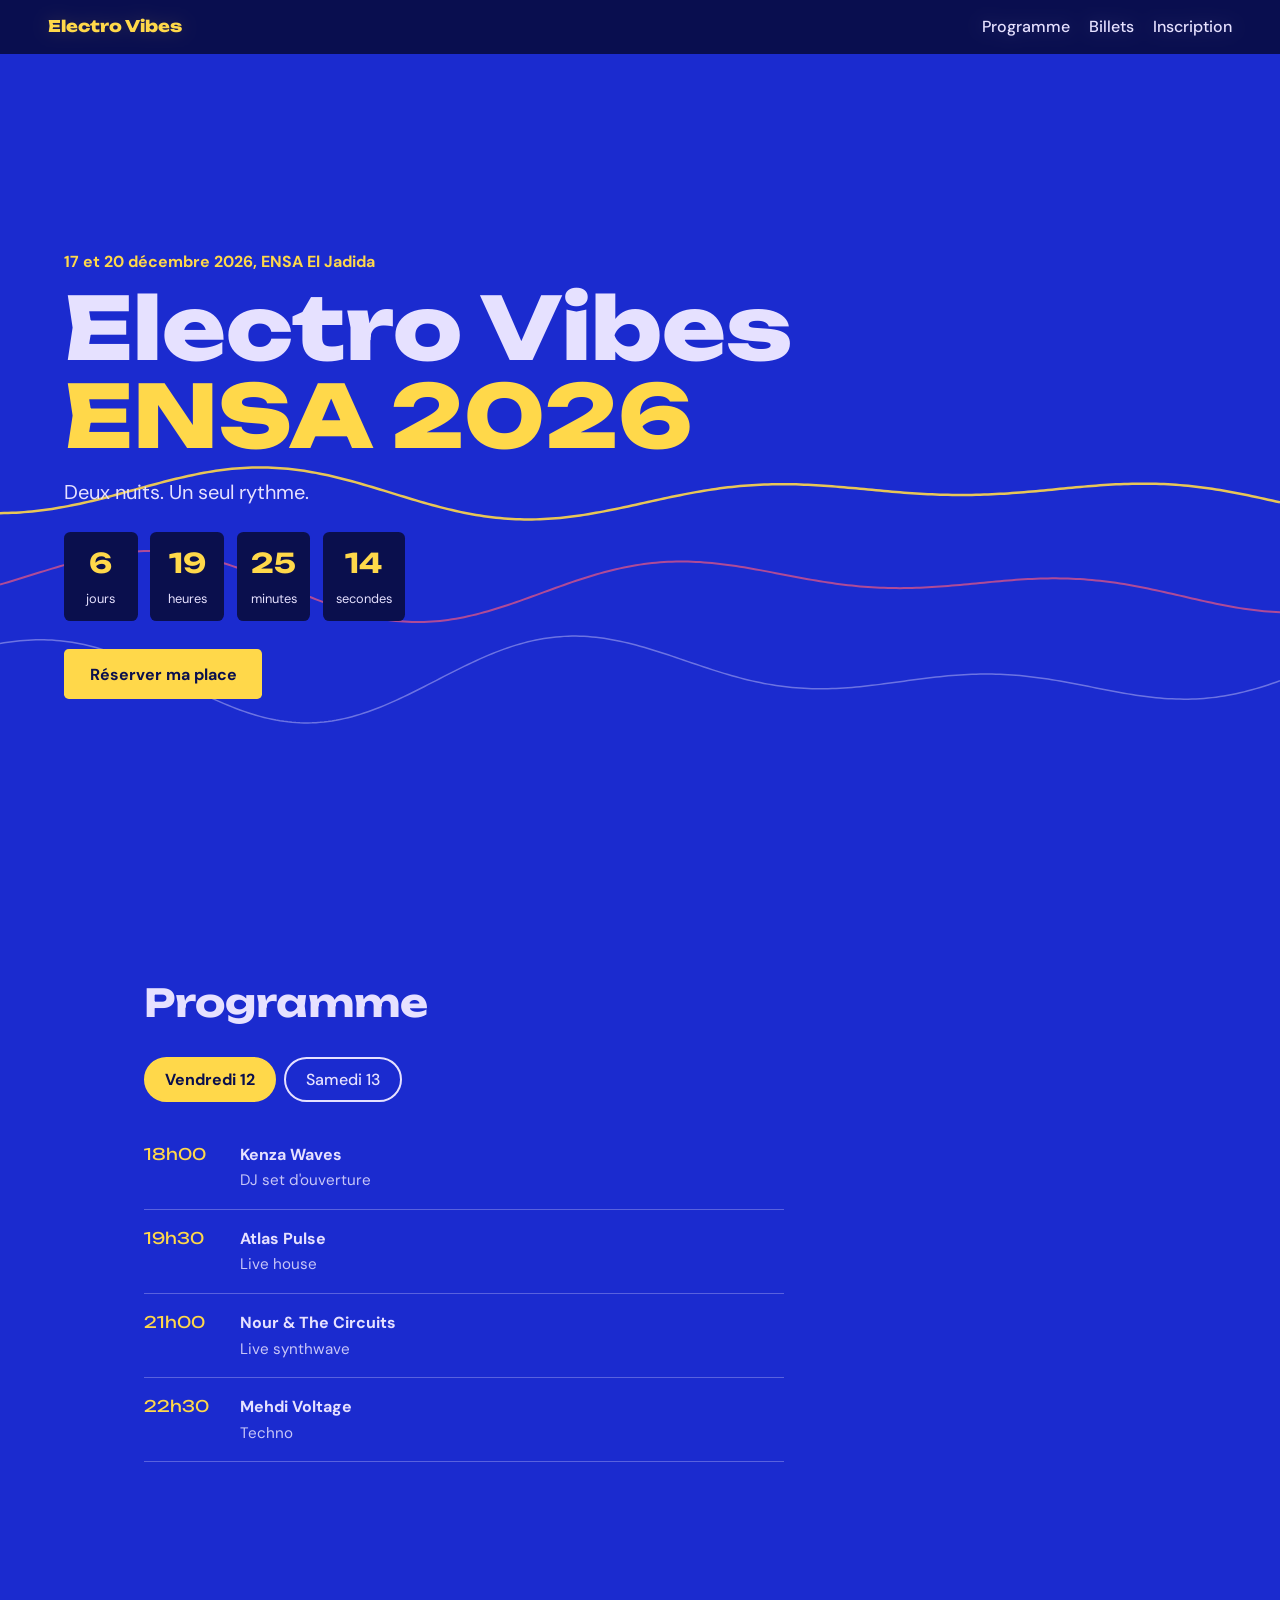
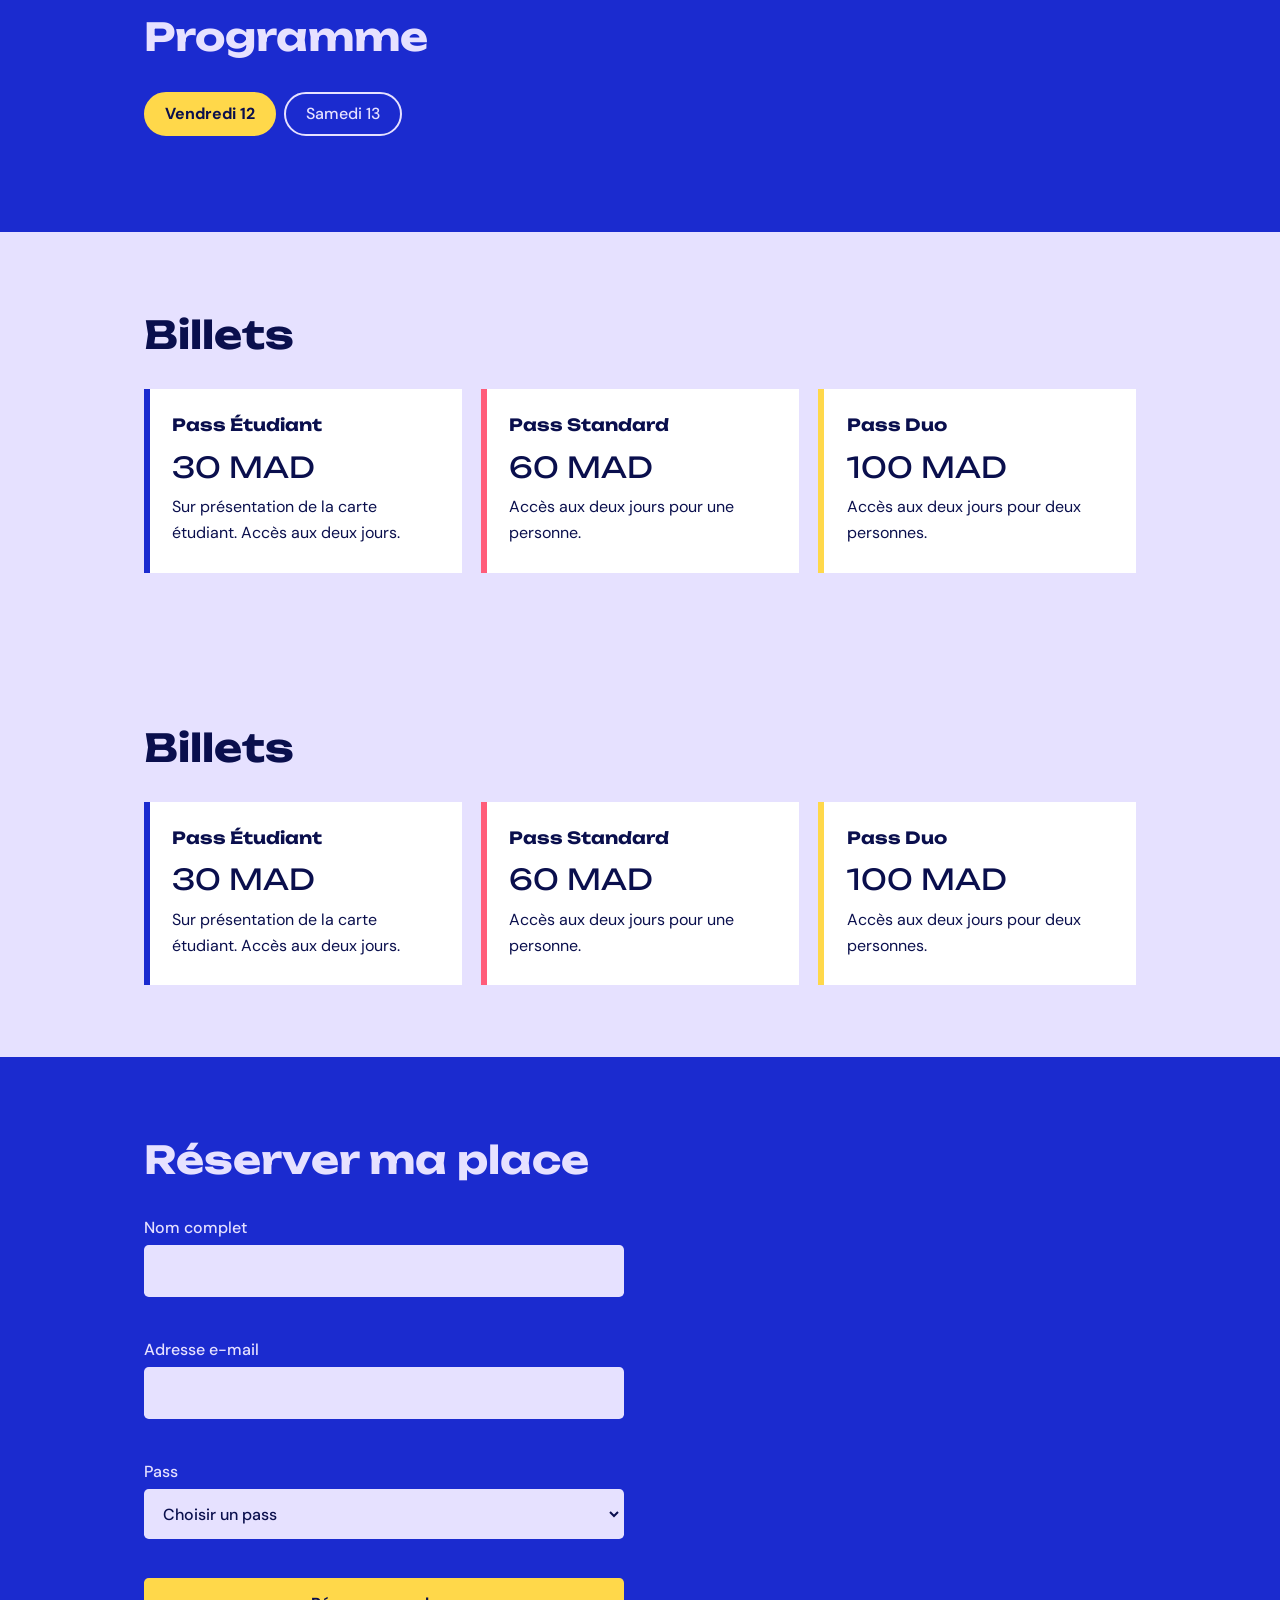
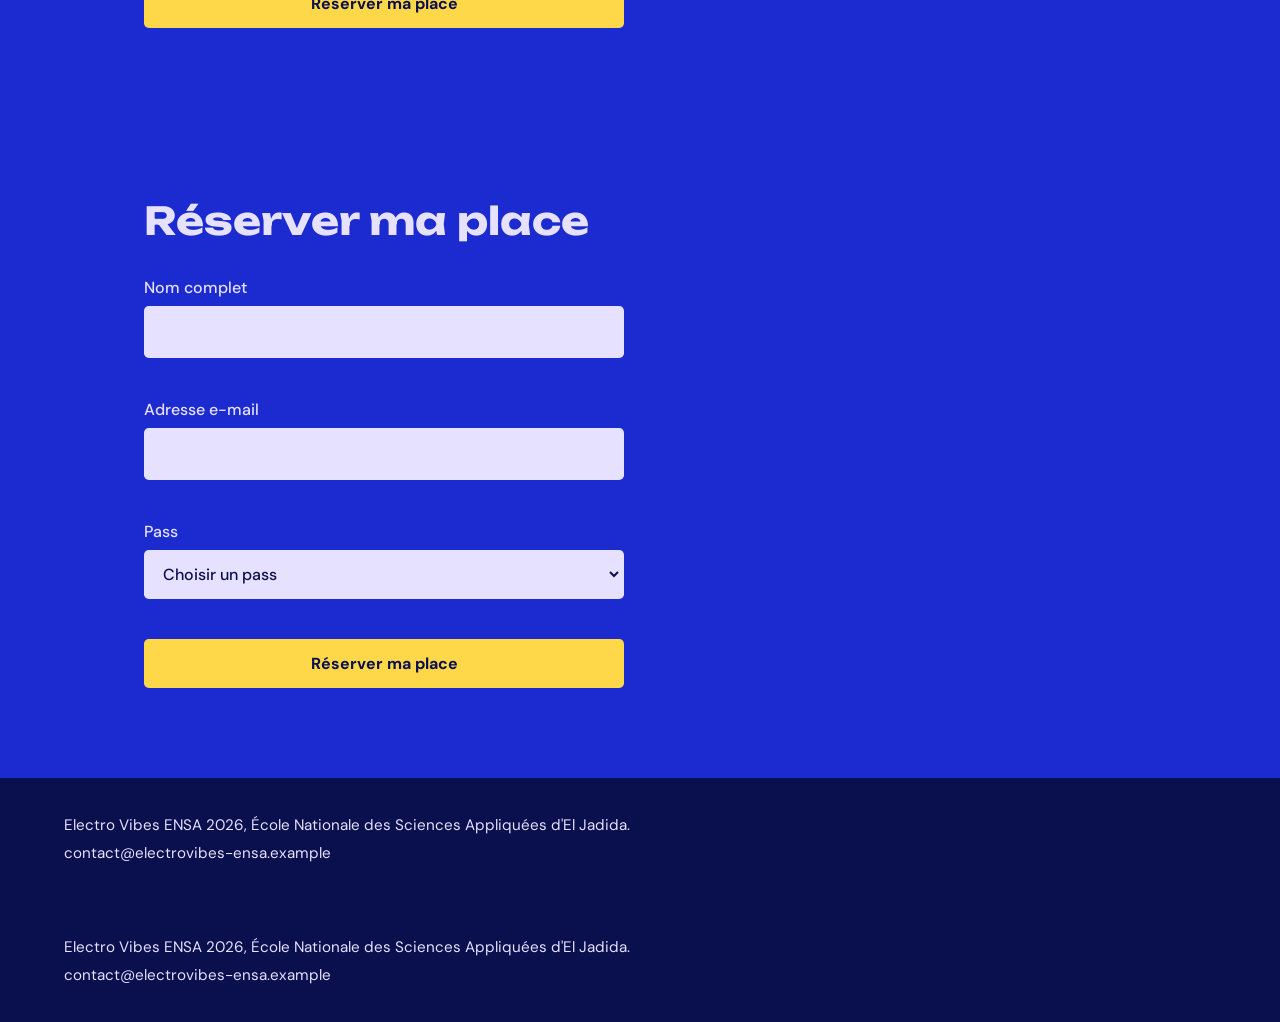
==== commit c35f7647: "Merge branch 'feature/artistes'" ====
--- a/index.html
+++ b/index.html
@@ -1,6 +1,13 @@
 <!DOCTYPE html>
 <html lang="fr">
 <head>
+<meta charset="UTF-8">
+<meta name="viewport" content="width=device-width, initial-scale=1">
+<title>Electro Vibes ENSA 2026</title>
+<meta name="description" content="Festival de musique électronique à l'ENSA El Jadida, 12 et 13 décembre 2026.">
+<link rel="preconnect" href="https://fonts.googleapis.com">
+<link href="https://fonts.googleapis.com/css2?family=DM+Sans:wght@400;500;700&family=Unbounded:wght@600;800&display=swap" rel="stylesheet">
+<link rel="stylesheet" href="style.css">
 <meta charset="UTF-8">
 <meta name="viewport" content="width=device-width, initial-scale=1">
 <title>Electro Vibes ENSA 2026</title>
@@ -18,20 +25,31 @@
     <a href="#inscription">Inscription</a>
   </nav>
 </header>
+<header class="top">
+  <a class="logo" href="#accueil">Electro Vibes</a>
+  <nav aria-label="Navigation principale">
+    <a href="#programme">Programme</a>
+    <a href="#billets">Billets</a>
+    <a href="#inscription">Inscription</a>
+  </nav>
+</header>
 
-  <main>
-    <!-- Accueil -->
-    <section id="accueil" class="hero">
-      <div class="container hero-inner">
-        <p class="eyebrow">Portfolio Ingénieur</p>
-        <h1>Tounfi Souhail <span class="amp">&amp;</span> Goujdad Yassine</h1>
-        <p class="lead">Étudiants ingénieurs en informatique à l'ENSA El Jadida. Nous concevons des applications web, des architectures backend et des infrastructures cloud.</p>
-        <div class="hero-actions">
-          <a href="#projets" class="btn btn-primary">Voir nos projets</a>
-          <a href="cv.pdf" class="btn btn-outline" download>Télécharger le CV</a>
-        </div>
-      </div>
-    </section>
+<main>
+<section class="hero" id="accueil">
+  <canvas id="wave" aria-hidden="true"></canvas>
+  <div class="hero-text">
+    <p class="when">17 et 20 décembre 2026, ENSA El Jadida</p>
+    <h1>Electro Vibes <span>ENSA 2026</span></h1>
+    <p class="tag">Deux nuits. Un seul rythme.</p>
+    <div class="countdown" id="countdown" role="timer" aria-live="off">
+      <div><b id="d">--</b><small>jours</small></div>
+      <div><b id="h">--</b><small>heures</small></div>
+      <div><b id="m">--</b><small>minutes</small></div>
+      <div><b id="s">--</b><small>secondes</small></div>
+    </div>
+    <a class="btn" href="#inscription">Réserver ma place</a>
+  </div>
+</section>
 
 <section id="programme" class="block">
   <h2>Programme</h2>
@@ -41,7 +59,23 @@
   </div>
   <ol class="lineup" id="lineup"></ol>
 </section>
+<section id="programme" class="block">
+  <h2>Programme</h2>
+  <div class="tabs" role="tablist" aria-label="Choisir un jour">
+    <button role="tab" aria-selected="true" data-day="ven">Vendredi 12</button>
+    <button role="tab" aria-selected="false" data-day="sam">Samedi 13</button>
+  </div>
+  <ol class="lineup" id="lineup"></ol>
+</section>
 
+<section id="billets" class="block light">
+  <h2>Billets</h2>
+  <div class="passes">
+    <article><h3>Pass Étudiant</h3><p class="price">30 MAD</p><p>Sur présentation de la carte étudiant. Accès aux deux jours.</p></article>
+    <article><h3>Pass Standard</h3><p class="price">60 MAD</p><p>Accès aux deux jours pour une personne.</p></article>
+    <article><h3>Pass Duo</h3><p class="price">100 MAD</p><p>Accès aux deux jours pour deux personnes.</p></article>
+  </div>
+</section>
 <section id="billets" class="block light">
   <h2>Billets</h2>
   <div class="passes">
@@ -76,7 +110,37 @@
   </form>
 </section>
 </main>
+<section id="inscription" class="block">
+  <h2>Réserver ma place</h2>
+  <form id="form" novalidate>
+    <label>Nom complet
+      <input type="text" name="nom" autocomplete="name" required>
+      <span class="err" data-for="nom"></span>
+    </label>
+    <label>Adresse e-mail
+      <input type="email" name="email" autocomplete="email" required>
+      <span class="err" data-for="email"></span>
+    </label>
+    <label>Pass
+      <select name="pass" required>
+        <option value="">Choisir un pass</option>
+        <option>Pass Étudiant, 30 MAD</option>
+        <option>Pass Standard, 60 MAD</option>
+        <option>Pass Duo, 100 MAD</option>
+      </select>
+      <span class="err" data-for="pass"></span>
+    </label>
+    <button class="btn" type="submit">Réserver ma place</button>
+    <p id="result" role="status" aria-live="polite"></p>
+  </form>
+</section>
+</main>
 
+<footer>
+  <p>Electro Vibes ENSA 2026, École Nationale des Sciences Appliquées d'El Jadida.</p>
+  <p>contact@electrovibes-ensa.example</p>
+</footer>
+<script src="script.js"></script>
 <footer>
   <p>Electro Vibes ENSA 2026, École Nationale des Sciences Appliquées d'El Jadida.</p>
   <p>contact@electrovibes-ensa.example</p>
